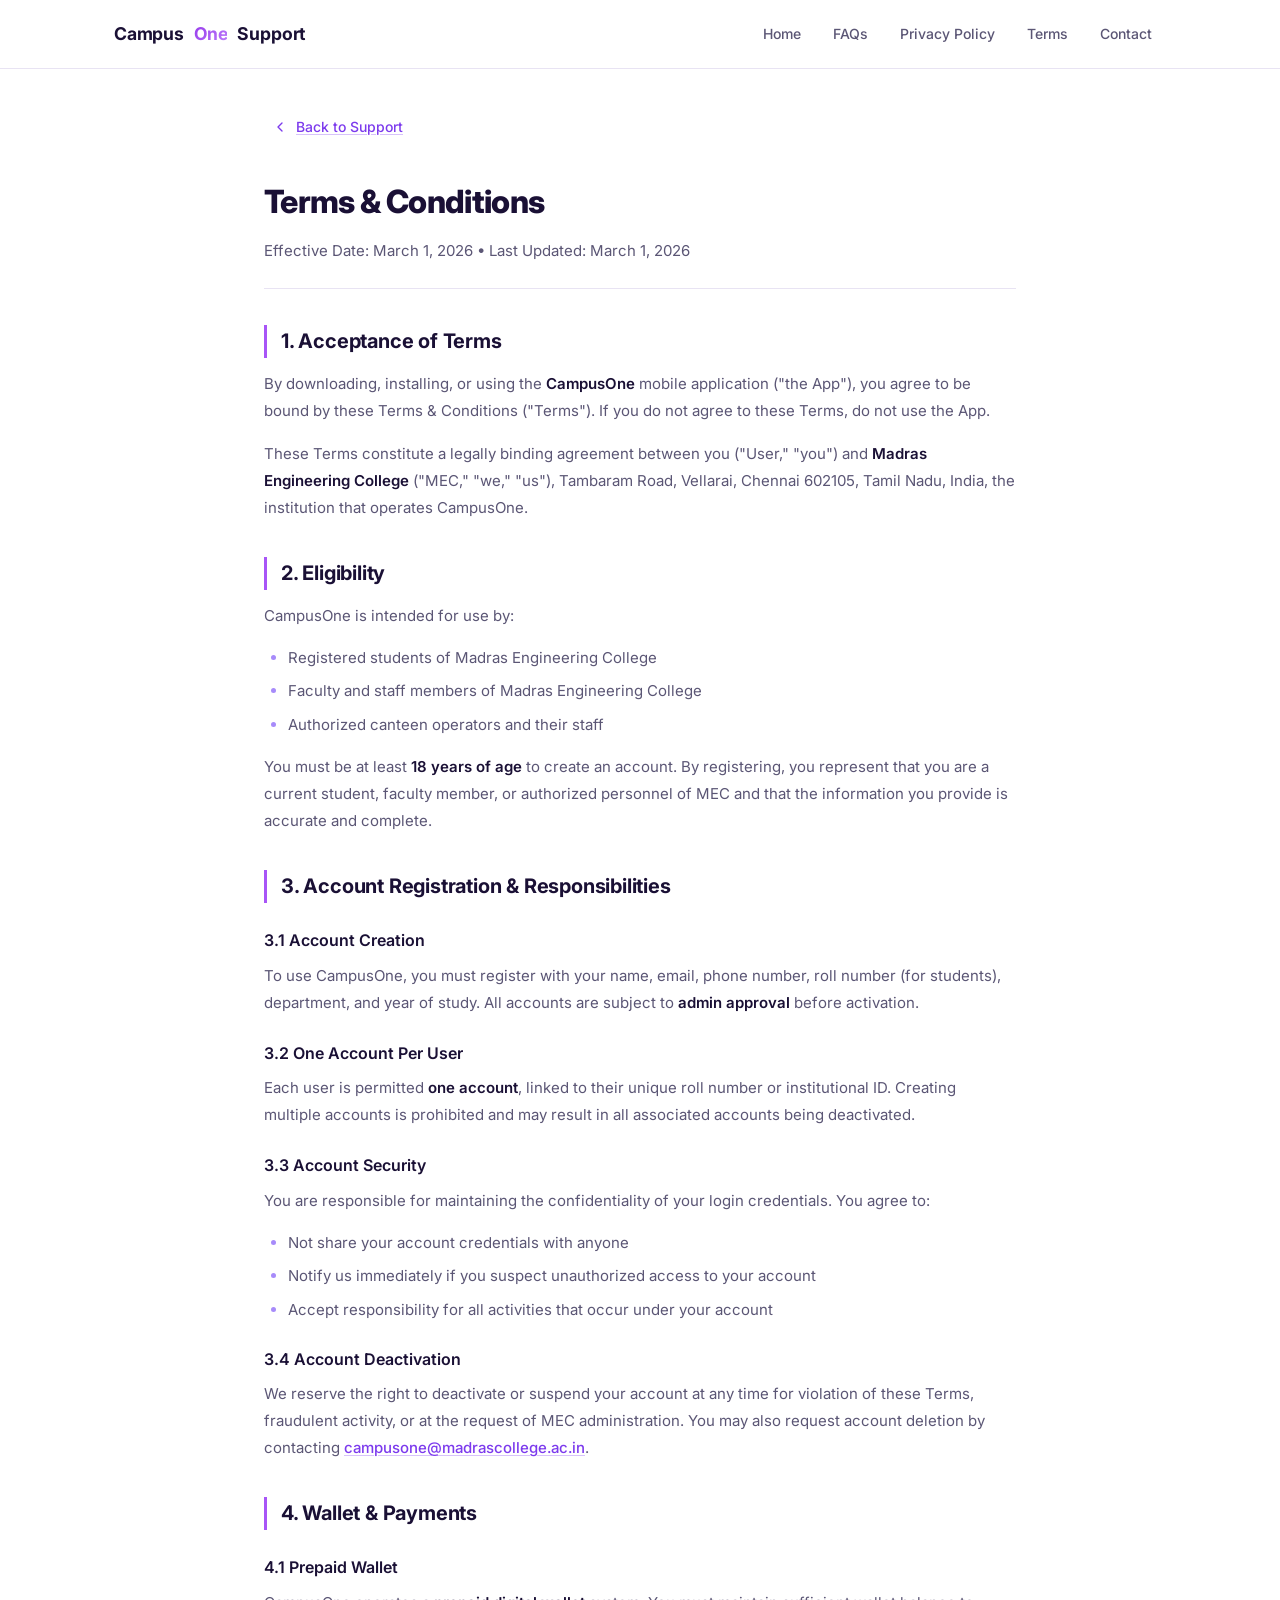
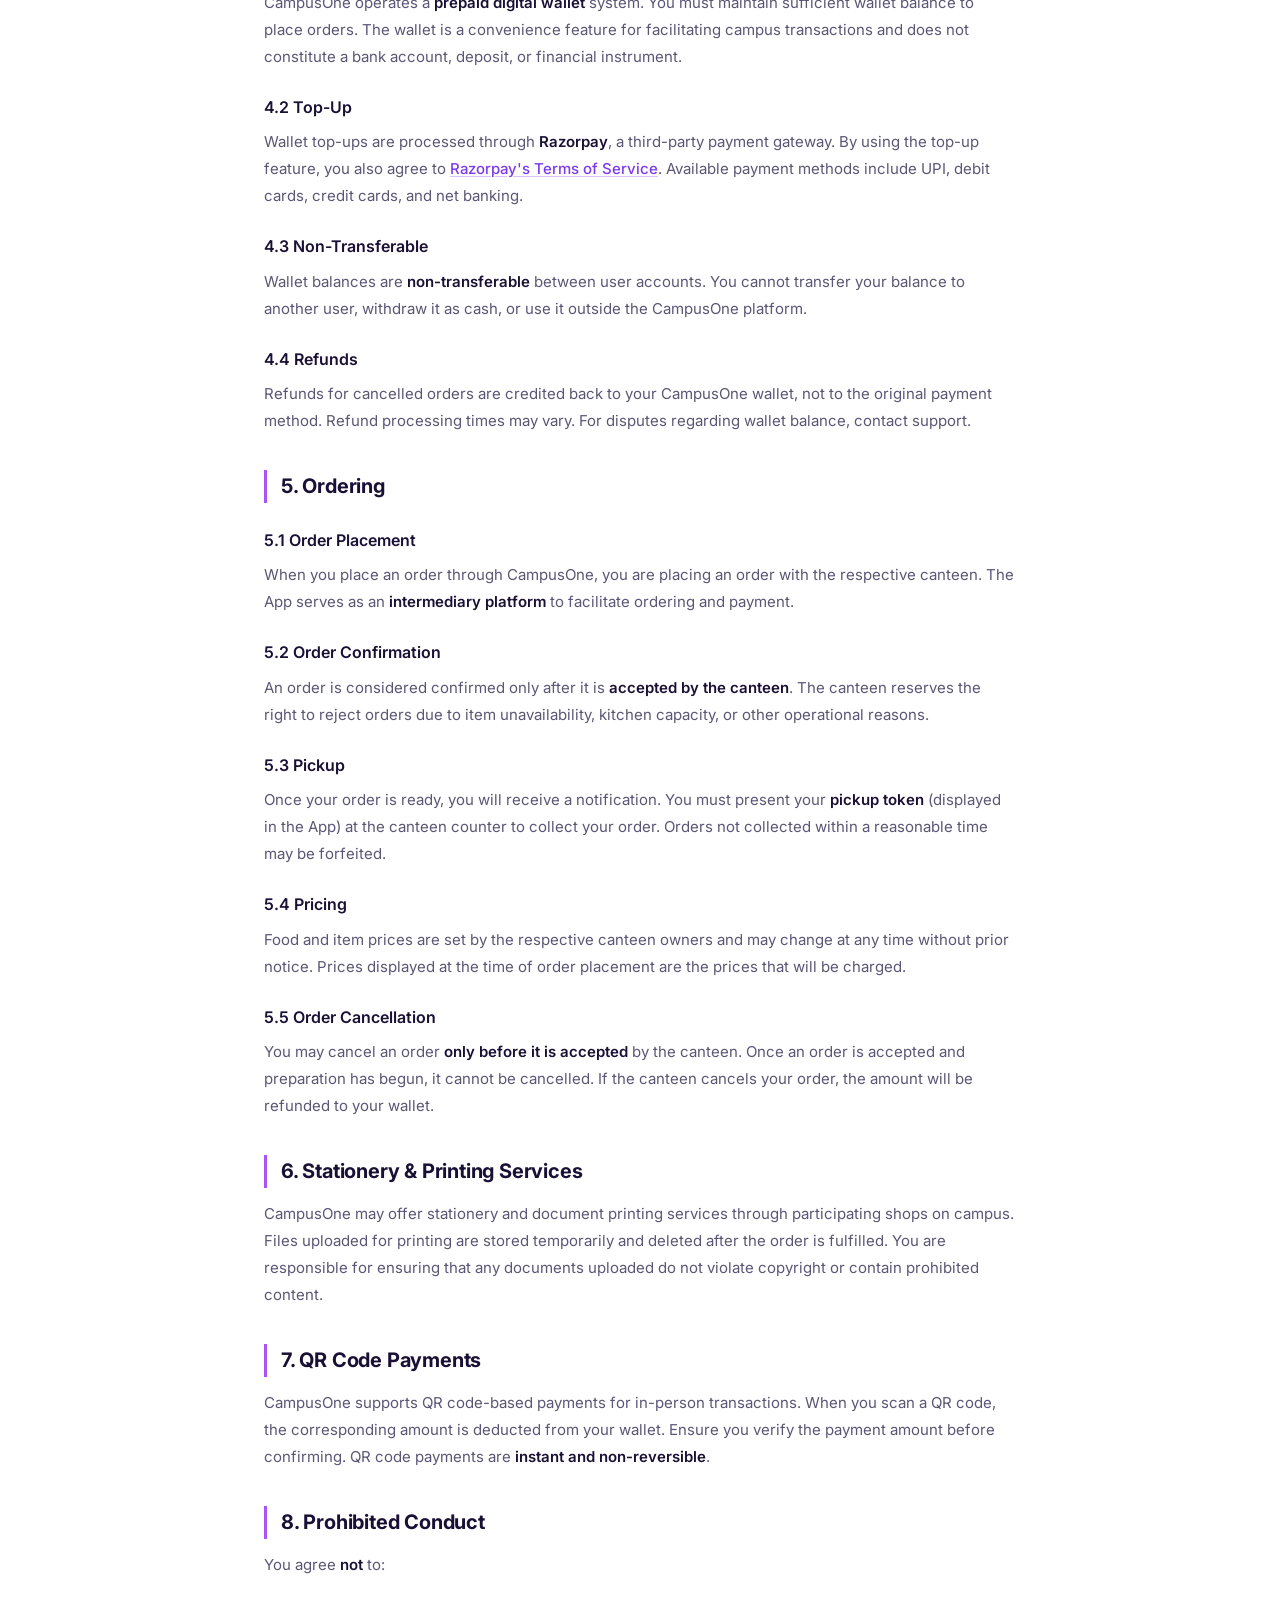
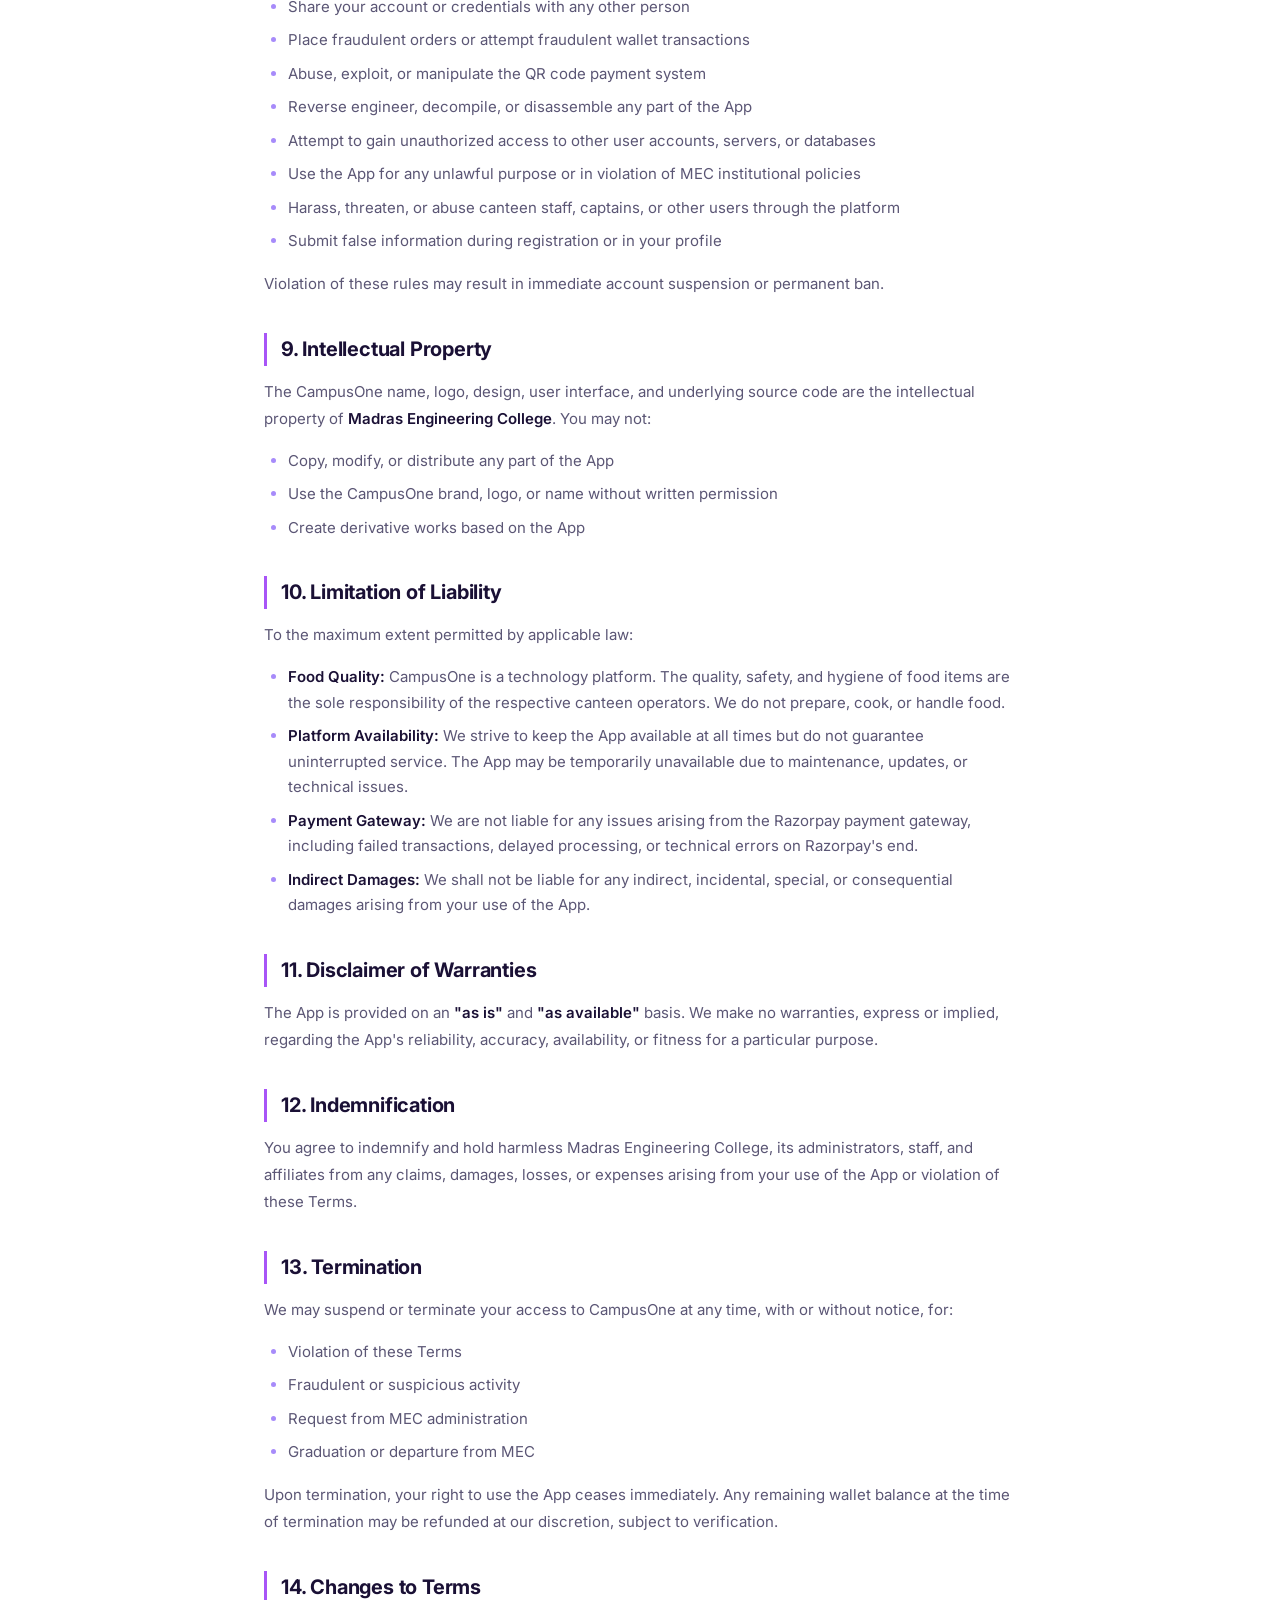
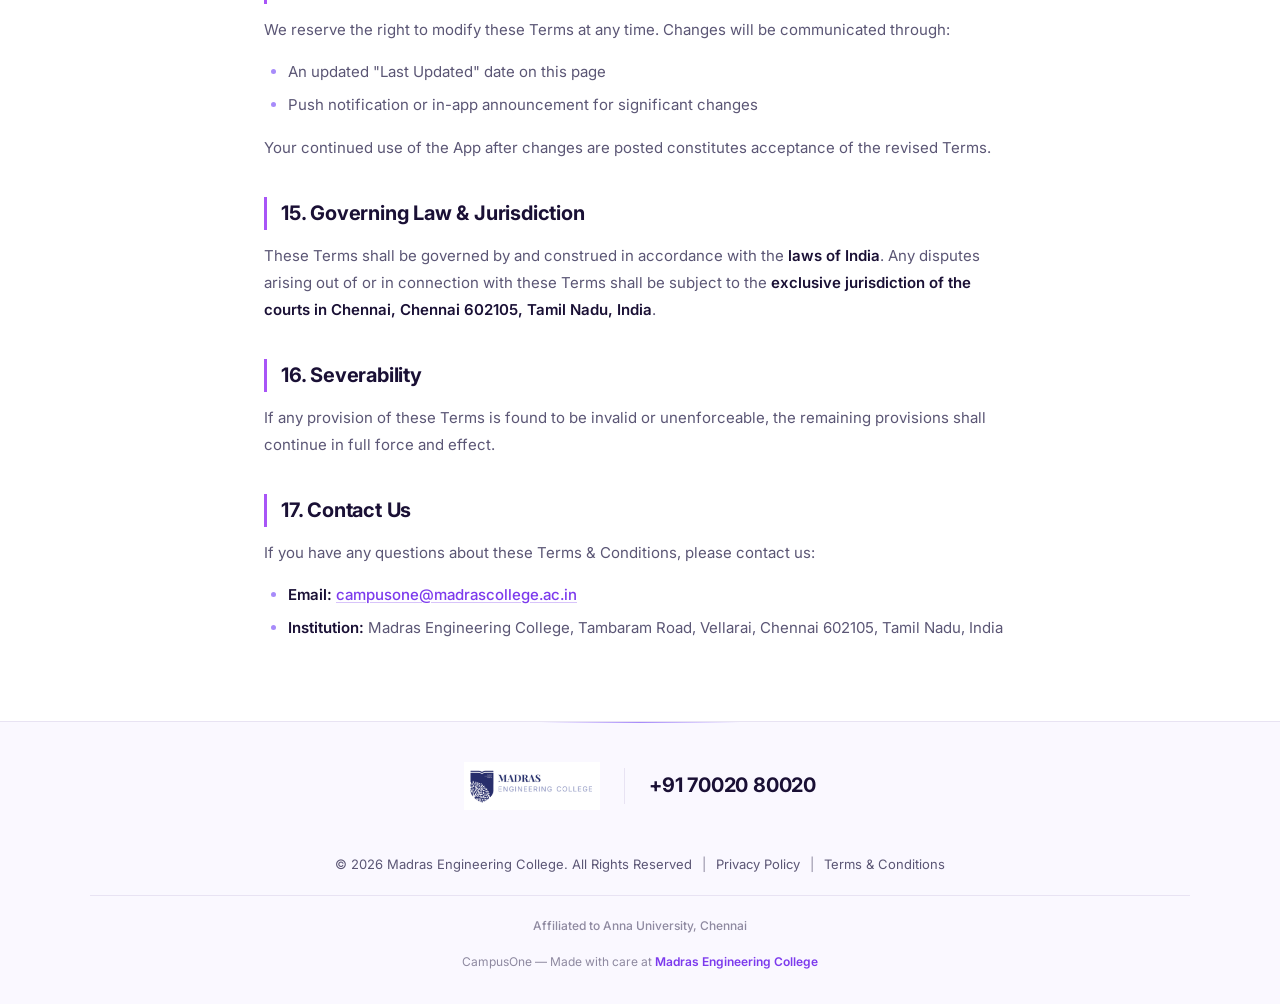
==== terms.html @ ee49180d "Initial commit: CampusOne Support Portal Professional support portal for Play Store launch with purp" ====
<!DOCTYPE html>
<html lang="en">
<head>
  <meta charset="UTF-8">
  <meta name="viewport" content="width=device-width, initial-scale=1.0">
  <title>Terms & Conditions - CampusOne</title>
  <meta name="description" content="Terms and Conditions for CampusOne, the campus food ordering app by Madras Engineering College.">
  <link rel="icon" href="assets/images/favicon.ico" type="image/x-icon">
  <link rel="preconnect" href="https://fonts.googleapis.com">
  <link rel="preconnect" href="https://fonts.gstatic.com" crossorigin>
  <link href="https://fonts.googleapis.com/css2?family=Inter:wght@400;500;600;700;800&display=swap" rel="stylesheet">
  <link rel="stylesheet" href="assets/css/styles.css">
</head>
<body>

  <!-- Navbar -->
  <nav class="navbar">
    <div class="navbar-inner">
      <a href="/" class="navbar-brand">
        <img src="assets/images/logo.png" alt="CampusOne Logo" onerror="this.style.display='none'">
        Campus<span>One</span> Support
      </a>
      <button class="menu-toggle" id="menu-toggle" aria-label="Toggle menu" aria-expanded="false">
        <svg viewbox="0 0 24 24" fill="none" stroke="currentColor" stroke-width="2" stroke-linecap="round" stroke-linejoin="round">
          <line x1="3" y1="6" x2="21" y2="6"></line>
          <line x1="3" y1="12" x2="21" y2="12"></line>
          <line x1="3" y1="18" x2="21" y2="18"></line>
        </svg>
      </button>
      <ul class="nav-links" id="nav-links">
        <li><a href="/">Home</a></li>
        <li><a href="/#faqs">FAQs</a></li>
        <li><a href="privacy.html">Privacy Policy</a></li>
        <li><a href="terms.html">Terms</a></li>
        <li><a href="/#contact">Contact</a></li>
      </ul>
    </div>
  </nav>

  <!-- Terms & Conditions Content -->
  <div class="legal-page">
    <a href="/" class="back-link">
      <svg viewbox="0 0 24 24" fill="none" stroke="currentColor" stroke-width="2" stroke-linecap="round" stroke-linejoin="round"><polyline points="15 18 9 12 15 6"></polyline></svg>
      Back to Support
    </a>

    <h1>Terms & Conditions</h1>
    <p class="legal-meta">Effective Date: March 1, 2026 &bull; Last Updated: March 1, 2026</p>

    <h2>1. Acceptance of Terms</h2>
    <p>By downloading, installing, or using the <strong>CampusOne</strong> mobile application ("the App"), you agree to be bound by these Terms & Conditions ("Terms"). If you do not agree to these Terms, do not use the App.</p>
    <p>These Terms constitute a legally binding agreement between you ("User," "you") and <strong>Madras Engineering College</strong> ("MEC," "we," "us"), Tambaram Road, Vellarai, Chennai 602105, Tamil Nadu, India, the institution that operates CampusOne.</p>

    <h2>2. Eligibility</h2>
    <p>CampusOne is intended for use by:</p>
    <ul>
      <li>Registered students of Madras Engineering College</li>
      <li>Faculty and staff members of Madras Engineering College</li>
      <li>Authorized canteen operators and their staff</li>
    </ul>
    <p>You must be at least <strong>18 years of age</strong> to create an account. By registering, you represent that you are a current student, faculty member, or authorized personnel of MEC and that the information you provide is accurate and complete.</p>

    <h2>3. Account Registration & Responsibilities</h2>

    <h3>3.1 Account Creation</h3>
    <p>To use CampusOne, you must register with your name, email, phone number, roll number (for students), department, and year of study. All accounts are subject to <strong>admin approval</strong> before activation.</p>

    <h3>3.2 One Account Per User</h3>
    <p>Each user is permitted <strong>one account</strong>, linked to their unique roll number or institutional ID. Creating multiple accounts is prohibited and may result in all associated accounts being deactivated.</p>

    <h3>3.3 Account Security</h3>
    <p>You are responsible for maintaining the confidentiality of your login credentials. You agree to:</p>
    <ul>
      <li>Not share your account credentials with anyone</li>
      <li>Notify us immediately if you suspect unauthorized access to your account</li>
      <li>Accept responsibility for all activities that occur under your account</li>
    </ul>

    <h3>3.4 Account Deactivation</h3>
    <p>We reserve the right to deactivate or suspend your account at any time for violation of these Terms, fraudulent activity, or at the request of MEC administration. You may also request account deletion by contacting <a href="mailto:campusone@madrascollege.ac.in">campusone@madrascollege.ac.in</a>.</p>

    <h2>4. Wallet & Payments</h2>

    <h3>4.1 Prepaid Wallet</h3>
    <p>CampusOne operates a <strong>prepaid digital wallet</strong> system. You must maintain sufficient wallet balance to place orders. The wallet is a convenience feature for facilitating campus transactions and does not constitute a bank account, deposit, or financial instrument.</p>

    <h3>4.2 Top-Up</h3>
    <p>Wallet top-ups are processed through <strong>Razorpay</strong>, a third-party payment gateway. By using the top-up feature, you also agree to <a href="https://razorpay.com/terms/" target="_blank" rel="noopener noreferrer">Razorpay's Terms of Service</a>. Available payment methods include UPI, debit cards, credit cards, and net banking.</p>

    <h3>4.3 Non-Transferable</h3>
    <p>Wallet balances are <strong>non-transferable</strong> between user accounts. You cannot transfer your balance to another user, withdraw it as cash, or use it outside the CampusOne platform.</p>

    <h3>4.4 Refunds</h3>
    <p>Refunds for cancelled orders are credited back to your CampusOne wallet, not to the original payment method. Refund processing times may vary. For disputes regarding wallet balance, contact support.</p>

    <h2>5. Ordering</h2>

    <h3>5.1 Order Placement</h3>
    <p>When you place an order through CampusOne, you are placing an order with the respective canteen. The App serves as an <strong>intermediary platform</strong> to facilitate ordering and payment.</p>

    <h3>5.2 Order Confirmation</h3>
    <p>An order is considered confirmed only after it is <strong>accepted by the canteen</strong>. The canteen reserves the right to reject orders due to item unavailability, kitchen capacity, or other operational reasons.</p>

    <h3>5.3 Pickup</h3>
    <p>Once your order is ready, you will receive a notification. You must present your <strong>pickup token</strong> (displayed in the App) at the canteen counter to collect your order. Orders not collected within a reasonable time may be forfeited.</p>

    <h3>5.4 Pricing</h3>
    <p>Food and item prices are set by the respective canteen owners and may change at any time without prior notice. Prices displayed at the time of order placement are the prices that will be charged.</p>

    <h3>5.5 Order Cancellation</h3>
    <p>You may cancel an order <strong>only before it is accepted</strong> by the canteen. Once an order is accepted and preparation has begun, it cannot be cancelled. If the canteen cancels your order, the amount will be refunded to your wallet.</p>

    <h2>6. Stationery & Printing Services</h2>
    <p>CampusOne may offer stationery and document printing services through participating shops on campus. Files uploaded for printing are stored temporarily and deleted after the order is fulfilled. You are responsible for ensuring that any documents uploaded do not violate copyright or contain prohibited content.</p>

    <h2>7. QR Code Payments</h2>
    <p>CampusOne supports QR code-based payments for in-person transactions. When you scan a QR code, the corresponding amount is deducted from your wallet. Ensure you verify the payment amount before confirming. QR code payments are <strong>instant and non-reversible</strong>.</p>

    <h2>8. Prohibited Conduct</h2>
    <p>You agree <strong>not</strong> to:</p>
    <ul>
      <li>Share your account or credentials with any other person</li>
      <li>Place fraudulent orders or attempt fraudulent wallet transactions</li>
      <li>Abuse, exploit, or manipulate the QR code payment system</li>
      <li>Reverse engineer, decompile, or disassemble any part of the App</li>
      <li>Attempt to gain unauthorized access to other user accounts, servers, or databases</li>
      <li>Use the App for any unlawful purpose or in violation of MEC institutional policies</li>
      <li>Harass, threaten, or abuse canteen staff, captains, or other users through the platform</li>
      <li>Submit false information during registration or in your profile</li>
    </ul>
    <p>Violation of these rules may result in immediate account suspension or permanent ban.</p>

    <h2>9. Intellectual Property</h2>
    <p>The CampusOne name, logo, design, user interface, and underlying source code are the intellectual property of <strong>Madras Engineering College</strong>. You may not:</p>
    <ul>
      <li>Copy, modify, or distribute any part of the App</li>
      <li>Use the CampusOne brand, logo, or name without written permission</li>
      <li>Create derivative works based on the App</li>
    </ul>

    <h2>10. Limitation of Liability</h2>
    <p>To the maximum extent permitted by applicable law:</p>
    <ul>
      <li><strong>Food Quality:</strong> CampusOne is a technology platform. The quality, safety, and hygiene of food items are the sole responsibility of the respective canteen operators. We do not prepare, cook, or handle food.</li>
      <li><strong>Platform Availability:</strong> We strive to keep the App available at all times but do not guarantee uninterrupted service. The App may be temporarily unavailable due to maintenance, updates, or technical issues.</li>
      <li><strong>Payment Gateway:</strong> We are not liable for any issues arising from the Razorpay payment gateway, including failed transactions, delayed processing, or technical errors on Razorpay's end.</li>
      <li><strong>Indirect Damages:</strong> We shall not be liable for any indirect, incidental, special, or consequential damages arising from your use of the App.</li>
    </ul>

    <h2>11. Disclaimer of Warranties</h2>
    <p>The App is provided on an <strong>"as is"</strong> and <strong>"as available"</strong> basis. We make no warranties, express or implied, regarding the App's reliability, accuracy, availability, or fitness for a particular purpose.</p>

    <h2>12. Indemnification</h2>
    <p>You agree to indemnify and hold harmless Madras Engineering College, its administrators, staff, and affiliates from any claims, damages, losses, or expenses arising from your use of the App or violation of these Terms.</p>

    <h2>13. Termination</h2>
    <p>We may suspend or terminate your access to CampusOne at any time, with or without notice, for:</p>
    <ul>
      <li>Violation of these Terms</li>
      <li>Fraudulent or suspicious activity</li>
      <li>Request from MEC administration</li>
      <li>Graduation or departure from MEC</li>
    </ul>
    <p>Upon termination, your right to use the App ceases immediately. Any remaining wallet balance at the time of termination may be refunded at our discretion, subject to verification.</p>

    <h2>14. Changes to Terms</h2>
    <p>We reserve the right to modify these Terms at any time. Changes will be communicated through:</p>
    <ul>
      <li>An updated "Last Updated" date on this page</li>
      <li>Push notification or in-app announcement for significant changes</li>
    </ul>
    <p>Your continued use of the App after changes are posted constitutes acceptance of the revised Terms.</p>

    <h2>15. Governing Law & Jurisdiction</h2>
    <p>These Terms shall be governed by and construed in accordance with the <strong>laws of India</strong>. Any disputes arising out of or in connection with these Terms shall be subject to the <strong>exclusive jurisdiction of the courts in Chennai, Chennai 602105, Tamil Nadu, India</strong>.</p>

    <h2>16. Severability</h2>
    <p>If any provision of these Terms is found to be invalid or unenforceable, the remaining provisions shall continue in full force and effect.</p>

    <h2>17. Contact Us</h2>
    <p>If you have any questions about these Terms & Conditions, please contact us:</p>
    <ul>
      <li><strong>Email:</strong> <a href="mailto:campusone@madrascollege.ac.in">campusone@madrascollege.ac.in</a></li>
      <li><strong>Institution:</strong> Madras Engineering College, Tambaram Road, Vellarai, Chennai 602105, Tamil Nadu, India</li>
    </ul>
  </div>

  <!-- Footer -->
  <footer class="footer">
    <div class="footer-college">
      <img src="assets/images/college.png" alt="Madras Engineering College" class="footer-college-logo">
      <div class="footer-college-divider"></div>
      <div class="footer-college-phone"><a href="tel:+917002080020">+91 70020 80020</a></div>
    </div>
    <div class="footer-links">
      <p>&copy; 2026 Madras Engineering College. All Rights Reserved</p>
      <span class="footer-links-sep">|</span>
      <a href="privacy.html">Privacy Policy</a>
      <span class="footer-links-sep">|</span>
      <a href="terms.html">Terms &amp; Conditions</a>
    </div>
    <div class="footer-bottom">
      <p class="footer-affiliation">Affiliated to Anna University, Chennai</p>
      <p>CampusOne &mdash; Made with care at <strong>Madras Engineering College</strong></p>
    </div>
  </footer>

  <script src="assets/js/main.js"></script>
</body>
</html>
---- assets/css/styles.css ----
/* CampusOne Support Portal — Professional Purple Theme */

:root {
  --purple-50: #faf5ff;
  --purple-100: #f3e8ff;
  --purple-200: #e9d5ff;
  --purple-300: #d8b4fe;
  --purple-400: #c084fc;
  --purple-500: #a855f7;
  --purple-600: #9333ea;
  --purple-700: #7c3aed;
  --purple-800: #6d28d9;
  --purple-900: #4c1d95;
  --purple-950: #2e1065;

  --primary: #7c3aed;
  --primary-light: #a78bfa;
  --primary-dark: #6d28d9;
  --primary-glow: rgba(124, 58, 237, 0.15);

  --bg: #ffffff;
  --bg-alt: #faf8ff;
  --bg-elevated: #ffffff;
  --surface: #f8f5ff;

  --text: #1a1035;
  --text-secondary: #5b5675;
  --text-muted: #8e89a0;
  --text-on-primary: #ffffff;

  --border: #e8e3f3;
  --border-light: rgba(124, 58, 237, 0.08);
  --border-hover: rgba(124, 58, 237, 0.25);

  --shadow-sm: 0 1px 3px rgba(76, 29, 149, 0.04), 0 1px 2px rgba(76, 29, 149, 0.03);
  --shadow-md: 0 4px 16px rgba(76, 29, 149, 0.06), 0 2px 6px rgba(76, 29, 149, 0.04);
  --shadow-lg: 0 12px 40px rgba(76, 29, 149, 0.08), 0 4px 12px rgba(76, 29, 149, 0.04);
  --shadow-glow: 0 0 0 3px rgba(124, 58, 237, 0.12);

  --radius-sm: 8px;
  --radius-md: 12px;
  --radius-lg: 16px;
  --radius-xl: 20px;
  --radius-2xl: 24px;

  --transition: 0.25s cubic-bezier(0.4, 0, 0.2, 1);
}

@media (prefers-color-scheme: dark) {
  :root {
    --bg: #0c0a14;
    --bg-alt: #110e1c;
    --bg-elevated: #16132a;
    --surface: #1a1630;

    --text: #f0ecfa;
    --text-secondary: #a09bb5;
    --text-muted: #6e6988;
    --text-on-primary: #ffffff;

    --border: #231f3a;
    --border-light: rgba(124, 58, 237, 0.12);
    --border-hover: rgba(167, 139, 250, 0.3);

    --shadow-sm: 0 1px 3px rgba(0, 0, 0, 0.2);
    --shadow-md: 0 4px 16px rgba(0, 0, 0, 0.25);
    --shadow-lg: 0 12px 40px rgba(0, 0, 0, 0.3);
    --shadow-glow: 0 0 0 3px rgba(124, 58, 237, 0.2);

    --primary-glow: rgba(124, 58, 237, 0.2);
  }
}

/* ---- Reset & Base ---- */
*, *::before, *::after {
  margin: 0;
  padding: 0;
  box-sizing: border-box;
}

html {
  scroll-behavior: smooth;
  scroll-padding-top: 80px;
}

body {
  font-family: 'Inter', system-ui, -apple-system, sans-serif;
  background-color: var(--bg);
  color: var(--text);
  line-height: 1.65;
  -webkit-font-smoothing: antialiased;
  -moz-osx-font-smoothing: grayscale;
  overflow-x: hidden;
}

a {
  color: var(--primary);
  text-decoration: none;
  transition: color var(--transition);
}

a:hover { color: var(--primary-dark); }

::selection {
  background: var(--purple-200);
  color: var(--purple-900);
}

@media (prefers-color-scheme: dark) {
  ::selection {
    background: var(--purple-800);
    color: var(--purple-100);
  }
}

/* ---- Animations ---- */
@keyframes fadeUp {
  from { opacity: 0; transform: translateY(24px); }
  to { opacity: 1; transform: translateY(0); }
}

@keyframes fadeIn {
  from { opacity: 0; }
  to { opacity: 1; }
}

@keyframes shimmer {
  0% { background-position: -200% center; }
  100% { background-position: 200% center; }
}

@keyframes float {
  0%, 100% { transform: translateY(0); }
  50% { transform: translateY(-6px); }
}

.animate-fade-up {
  opacity: 0;
  transform: translateY(24px);
  transition: opacity 0.6s ease, transform 0.6s ease;
}

.animate-fade-up.visible {
  opacity: 1;
  transform: translateY(0);
}

/* ---- Navbar ---- */
.navbar {
  position: sticky;
  top: 0;
  z-index: 100;
  background: rgba(255, 255, 255, 0.82);
  border-bottom: 1px solid var(--border);
  -webkit-backdrop-filter: blur(20px) saturate(180%);
  backdrop-filter: blur(20px) saturate(180%);
}

@media (prefers-color-scheme: dark) {
  .navbar {
    background: rgba(12, 10, 20, 0.85);
  }
}

.navbar-inner {
  max-width: 1100px;
  margin: 0 auto;
  padding: 0 1.5rem;
  display: flex;
  align-items: center;
  justify-content: space-between;
  height: 68px;
}

.navbar-brand {
  display: flex;
  align-items: center;
  gap: 0.625rem;
  font-weight: 700;
  font-size: 1.1rem;
  color: var(--text);
  text-decoration: none;
  letter-spacing: -0.01em;
}

.navbar-brand img {
  height: 34px;
  width: 34px;
  border-radius: var(--radius-sm);
  box-shadow: var(--shadow-sm);
}

.navbar-brand span {
  background: linear-gradient(135deg, var(--purple-600), var(--purple-400));
  -webkit-background-clip: text;
  -webkit-text-fill-color: transparent;
  background-clip: text;
}

.nav-links {
  display: flex;
  align-items: center;
  gap: 0.25rem;
  list-style: none;
}

.nav-links a {
  display: block;
  padding: 0.5rem 0.875rem;
  color: var(--text-secondary);
  font-size: 0.875rem;
  font-weight: 500;
  border-radius: var(--radius-sm);
  transition: all var(--transition);
}

.nav-links a:hover {
  color: var(--primary);
  background: var(--primary-glow);
}

.menu-toggle {
  display: none;
  background: none;
  border: 1px solid var(--border);
  border-radius: var(--radius-sm);
  cursor: pointer;
  padding: 0.4rem;
  color: var(--text);
  transition: all var(--transition);
}

.menu-toggle:hover {
  border-color: var(--border-hover);
  background: var(--primary-glow);
}

.menu-toggle svg {
  width: 22px;
  height: 22px;
}

@media (max-width: 640px) {
  .nav-links {
    display: none;
    position: absolute;
    top: 68px;
    left: 0;
    right: 0;
    background: var(--bg-elevated);
    border-bottom: 1px solid var(--border);
    flex-direction: column;
    padding: 0.75rem;
    gap: 0.25rem;
    box-shadow: var(--shadow-lg);
  }

  .nav-links.open { display: flex; }

  .nav-links a {
    width: 100%;
    padding: 0.75rem 1rem;
  }

  .menu-toggle { display: block; }
}

/* ---- Hero Section ---- */
.hero {
  position: relative;
  text-align: center;
  padding: 5rem 1.5rem 4.5rem;
  overflow: hidden;
}

.hero::before {
  content: '';
  position: absolute;
  inset: 0;
  background:
    radial-gradient(ellipse 60% 50% at 20% 40%, rgba(124, 58, 237, 0.08) 0%, transparent 70%),
    radial-gradient(ellipse 50% 60% at 80% 30%, rgba(168, 85, 247, 0.06) 0%, transparent 70%),
    radial-gradient(ellipse 40% 40% at 50% 80%, rgba(109, 40, 217, 0.04) 0%, transparent 70%);
  pointer-events: none;
}

@media (prefers-color-scheme: dark) {
  .hero::before {
    background:
      radial-gradient(ellipse 60% 50% at 20% 40%, rgba(124, 58, 237, 0.15) 0%, transparent 70%),
      radial-gradient(ellipse 50% 60% at 80% 30%, rgba(168, 85, 247, 0.1) 0%, transparent 70%),
      radial-gradient(ellipse 40% 40% at 50% 80%, rgba(109, 40, 217, 0.08) 0%, transparent 70%);
  }
}

.hero-badge {
  display: inline-flex;
  align-items: center;
  gap: 0.5rem;
  padding: 0.375rem 1rem 0.375rem 0.5rem;
  background: var(--primary-glow);
  border: 1px solid var(--border-hover);
  border-radius: 100px;
  font-size: 0.8125rem;
  font-weight: 500;
  color: var(--primary);
  margin-bottom: 1.5rem;
  animation: fadeUp 0.6s ease both;
}

.hero-badge-dot {
  width: 8px;
  height: 8px;
  border-radius: 50%;
  background: var(--purple-500);
  box-shadow: 0 0 8px rgba(168, 85, 247, 0.5);
  animation: float 2s ease-in-out infinite;
}

.hero h1 {
  font-size: 2.75rem;
  font-weight: 800;
  line-height: 1.15;
  letter-spacing: -0.03em;
  margin-bottom: 1rem;
  color: var(--text);
  position: relative;
  animation: fadeUp 0.6s ease 0.1s both;
}

.hero h1 span {
  background: linear-gradient(135deg, var(--purple-600), var(--purple-400));
  -webkit-background-clip: text;
  -webkit-text-fill-color: transparent;
  background-clip: text;
}

.hero p {
  font-size: 1.125rem;
  color: var(--text-secondary);
  max-width: 480px;
  margin: 0 auto;
  line-height: 1.7;
  position: relative;
  animation: fadeUp 0.6s ease 0.2s both;
}

/* ---- Action Cards ---- */
.action-grid {
  max-width: 680px;
  margin: -2rem auto 0;
  padding: 0 1.5rem;
  display: grid;
  grid-template-columns: repeat(4, 1fr);
  gap: 0.875rem;
  position: relative;
  z-index: 10;
  animation: fadeUp 0.6s ease 0.3s both;
}

.action-card {
  display: flex;
  flex-direction: column;
  align-items: center;
  gap: 0.75rem;
  padding: 1.5rem 0.75rem;
  background: var(--bg-elevated);
  border: 1px solid var(--border);
  border-radius: var(--radius-lg);
  text-decoration: none;
  color: var(--text);
  transition: all var(--transition);
  cursor: pointer;
  position: relative;
  overflow: hidden;
}

.action-card::after {
  content: '';
  position: absolute;
  inset: 0;
  border-radius: var(--radius-lg);
  opacity: 0;
  transition: opacity var(--transition);
  background: linear-gradient(135deg, rgba(124, 58, 237, 0.04), rgba(168, 85, 247, 0.02));
}

.action-card:hover {
  transform: translateY(-3px);
  box-shadow: var(--shadow-lg);
  border-color: var(--border-hover);
  color: var(--text);
}

.action-card:hover::after { opacity: 1; }

.action-card-icon {
  width: 48px;
  height: 48px;
  border-radius: var(--radius-md);
  display: flex;
  align-items: center;
  justify-content: center;
  transition: transform var(--transition);
  position: relative;
  z-index: 1;
}

.action-card:hover .action-card-icon {
  transform: scale(1.08);
}

.action-card-icon.email {
  background: linear-gradient(135deg, rgba(124, 58, 237, 0.12), rgba(124, 58, 237, 0.06));
}
.action-card-icon.faq {
  background: linear-gradient(135deg, rgba(59, 130, 246, 0.12), rgba(59, 130, 246, 0.06));
}
.action-card-icon.privacy {
  background: linear-gradient(135deg, rgba(249, 115, 22, 0.12), rgba(249, 115, 22, 0.06));
}
.action-card-icon.terms {
  background: linear-gradient(135deg, rgba(239, 68, 68, 0.12), rgba(239, 68, 68, 0.06));
}

.action-card-title {
  font-size: 0.8125rem;
  font-weight: 600;
  text-align: center;
  position: relative;
  z-index: 1;
}

@media (max-width: 480px) {
  .action-grid {
    grid-template-columns: 1fr 1fr;
  }
}

/* ---- Sections ---- */
.section {
  max-width: 820px;
  margin: 0 auto;
  padding: 4rem 1.5rem;
}

.section-title {
  font-size: 0.6875rem;
  font-weight: 700;
  color: var(--primary);
  letter-spacing: 0.12em;
  text-transform: uppercase;
  margin-bottom: 1.5rem;
  display: flex;
  align-items: center;
  gap: 0.75rem;
}

.section-title::after {
  content: '';
  flex: 1;
  height: 1px;
  background: linear-gradient(90deg, var(--border), transparent);
}

/* ---- FAQ Accordion ---- */
.faq-item {
  background: var(--bg-elevated);
  border: 1px solid var(--border);
  border-radius: var(--radius-lg);
  margin-bottom: 0.5rem;
  overflow: hidden;
  transition: all var(--transition);
}

.faq-item:hover {
  border-color: var(--border-hover);
  box-shadow: var(--shadow-sm);
}

.faq-item.open {
  border-color: var(--border-hover);
  box-shadow: var(--shadow-md), var(--shadow-glow);
}

.faq-question {
  display: flex;
  align-items: center;
  justify-content: space-between;
  width: 100%;
  padding: 1.125rem 1.25rem;
  background: none;
  border: none;
  color: var(--text);
  font-size: 0.9375rem;
  font-weight: 600;
  cursor: pointer;
  text-align: left;
  font-family: inherit;
  gap: 1rem;
  transition: color var(--transition);
}

.faq-question:hover {
  color: var(--primary);
}

.faq-chevron {
  width: 18px;
  height: 18px;
  flex-shrink: 0;
  transition: transform 0.35s cubic-bezier(0.4, 0, 0.2, 1);
  color: var(--text-muted);
}

.faq-item.open .faq-chevron {
  transform: rotate(180deg);
  color: var(--primary);
}

.faq-answer {
  max-height: 0;
  overflow: hidden;
  transition: max-height 0.35s cubic-bezier(0.4, 0, 0.2, 1);
}

.faq-item.open .faq-answer {
  max-height: 300px;
}

.faq-answer-inner {
  padding: 0 1.25rem 1.125rem;
  font-size: 0.875rem;
  color: var(--text-secondary);
  line-height: 1.75;
  border-top: 1px solid var(--border);
  padding-top: 1rem;
}

.faq-answer-inner a {
  font-weight: 500;
  text-decoration: underline;
  text-decoration-color: rgba(124, 58, 237, 0.3);
  text-underline-offset: 2px;
}

.faq-answer-inner a:hover {
  text-decoration-color: var(--primary);
}

/* ---- Contact Section ---- */
.contact-section {
  background: var(--bg-alt);
  border-top: 1px solid var(--border);
  border-bottom: 1px solid var(--border);
  position: relative;
  max-width: 100%;
  padding: 4rem 2rem;
}

.contact-section .section-title {
  max-width: 1100px;
  margin-left: auto;
  margin-right: auto;
}

.contact-section::before {
  content: '';
  position: absolute;
  inset: 0;
  background: radial-gradient(ellipse 50% 80% at 50% 0%, rgba(124, 58, 237, 0.03), transparent);
  pointer-events: none;
}

.contact-grid {
  display: grid;
  grid-template-columns: repeat(3, 1fr);
  gap: 1.5rem;
  position: relative;
  max-width: 1100px;
  margin: 0 auto;
}

@media (max-width: 768px) {
  .contact-grid {
    grid-template-columns: 1fr;
    max-width: 420px;
  }
}

.contact-card {
  display: flex;
  flex-direction: column;
  align-items: center;
  text-align: center;
  gap: 0.75rem;
  padding: 2.5rem 2rem;
  background: var(--bg-elevated);
  border: 1px solid var(--border);
  border-radius: var(--radius-xl);
  transition: all var(--transition);
}

.contact-card:hover {
  border-color: var(--border-hover);
  box-shadow: var(--shadow-lg);
  transform: translateY(-3px);
}

.contact-card-icon {
  width: 56px;
  height: 56px;
  border-radius: var(--radius-lg);
  display: flex;
  align-items: center;
  justify-content: center;
  flex-shrink: 0;
  background: linear-gradient(135deg, rgba(124, 58, 237, 0.1), rgba(124, 58, 237, 0.05));
  margin-bottom: 0.25rem;
}

.contact-card h3 {
  font-size: 1rem;
  font-weight: 700;
  color: var(--text);
}

.contact-card p {
  font-size: 0.875rem;
  color: var(--text-secondary);
  line-height: 1.6;
}

.contact-card p a {
  font-weight: 500;
}

/* ---- Footer ---- */
.footer {
  background: var(--bg-alt);
  border-top: 1px solid var(--border);
  position: relative;
}

.footer::before {
  content: '';
  position: absolute;
  top: 0;
  left: 50%;
  transform: translateX(-50%);
  width: 200px;
  height: 1px;
  background: linear-gradient(90deg, transparent, var(--primary-light), transparent);
}

.footer-college {
  display: flex;
  align-items: center;
  justify-content: center;
  gap: 1.5rem;
  padding: 2.5rem 1.5rem 1.5rem;
  max-width: 1100px;
  margin: 0 auto;
}

.footer-college-logo {
  height: 48px;
  width: auto;
}

.footer-college-divider {
  width: 1px;
  height: 36px;
  background: var(--border);
}

.footer-college-phone {
  font-size: 1.25rem;
  font-weight: 700;
  color: var(--text);
  letter-spacing: -0.01em;
}

.footer-college-phone a {
  color: var(--text);
  text-decoration: none;
  transition: color var(--transition);
}

.footer-college-phone a:hover {
  color: var(--primary);
}

.footer-links {
  display: flex;
  align-items: center;
  justify-content: center;
  flex-wrap: wrap;
  gap: 0.25rem;
  padding: 1.25rem 1.5rem;
  max-width: 1100px;
  margin: 0 auto;
}

.footer-links p {
  font-size: 0.8125rem;
  color: var(--text-secondary);
}

.footer-links a {
  font-size: 0.8125rem;
  color: var(--text-secondary);
  transition: color var(--transition);
}

.footer-links a:hover {
  color: var(--primary);
}

.footer-links-sep {
  color: var(--text-muted);
  margin: 0 0.375rem;
  font-size: 0.8125rem;
}

.footer-bottom {
  max-width: 1100px;
  margin: 0 auto;
  padding: 1.25rem 1.5rem 2rem;
  border-top: 1px solid var(--border);
  display: flex;
  flex-direction: column;
  align-items: center;
  gap: 0.5rem;
  text-align: center;
}

.footer-bottom p {
  font-size: 0.75rem;
  color: var(--text-muted);
}

.footer-bottom strong {
  color: var(--primary);
  font-weight: 600;
}

.footer-affiliation {
  font-size: 0.8125rem;
  color: var(--primary);
  font-weight: 500;
  padding-bottom: 0.5rem;
}

.footer-bottom--no-border {
  border-top: none;
}

@media (max-width: 480px) {
  .footer-college {
    flex-direction: column;
    gap: 0.75rem;
  }

  .footer-college-divider {
    width: 40px;
    height: 1px;
  }

  .footer-links {
    flex-direction: column;
    gap: 0.375rem;
  }

  .footer-links-sep { display: none; }
}

/* ---- Legal Pages ---- */
.legal-page {
  max-width: 800px;
  margin: 0 auto;
  padding: 2.5rem 1.5rem 4rem;
}

.back-link {
  display: inline-flex;
  align-items: center;
  gap: 0.5rem;
  font-size: 0.875rem;
  font-weight: 500;
  color: var(--primary);
  margin-bottom: 2rem;
  padding: 0.375rem 0.75rem 0.375rem 0.5rem;
  border-radius: var(--radius-sm);
  transition: all var(--transition);
}

.back-link:hover {
  background: var(--primary-glow);
  color: var(--primary-dark);
}

.back-link svg {
  width: 16px;
  height: 16px;
}

.legal-page h1 {
  font-size: 2rem;
  font-weight: 800;
  letter-spacing: -0.02em;
  margin-bottom: 0.5rem;
  color: var(--text);
}

.legal-meta {
  font-size: 0.875rem;
  color: var(--text-muted);
  margin-bottom: 2rem;
  padding-bottom: 1.5rem;
  border-bottom: 1px solid var(--border);
}

.legal-page h2 {
  font-size: 1.25rem;
  font-weight: 700;
  letter-spacing: -0.01em;
  margin-top: 2.25rem;
  margin-bottom: 0.75rem;
  color: var(--text);
  padding-left: 0.875rem;
  border-left: 3px solid var(--purple-500);
}

.legal-page h3 {
  font-size: 1rem;
  font-weight: 600;
  margin-top: 1.5rem;
  margin-bottom: 0.5rem;
  color: var(--text);
}

.legal-page p {
  font-size: 0.9375rem;
  color: var(--text-secondary);
  margin-bottom: 1rem;
  line-height: 1.8;
}

.legal-page ul, .legal-page ol {
  margin-bottom: 1rem;
  padding-left: 1.5rem;
}

.legal-page li {
  font-size: 0.9375rem;
  color: var(--text-secondary);
  margin-bottom: 0.5rem;
  line-height: 1.7;
}

.legal-page li::marker {
  color: var(--primary-light);
}

.legal-page strong {
  color: var(--text);
  font-weight: 600;
}

.legal-page a {
  font-weight: 500;
  text-decoration: underline;
  text-decoration-color: rgba(124, 58, 237, 0.3);
  text-underline-offset: 2px;
}

.legal-page a:hover {
  text-decoration-color: var(--primary);
}

/* ---- 404 Page ---- */
.not-found {
  text-align: center;
  padding: 7rem 1.5rem;
  position: relative;
}

.not-found::before {
  content: '';
  position: absolute;
  top: 50%;
  left: 50%;
  transform: translate(-50%, -50%);
  width: 400px;
  height: 400px;
  border-radius: 50%;
  background: radial-gradient(circle, rgba(124, 58, 237, 0.06), transparent 70%);
  pointer-events: none;
}

.not-found h1 {
  font-size: 7rem;
  font-weight: 800;
  letter-spacing: -0.04em;
  background: linear-gradient(135deg, var(--purple-600), var(--purple-400));
  -webkit-background-clip: text;
  -webkit-text-fill-color: transparent;
  background-clip: text;
  margin-bottom: 0.5rem;
  position: relative;
}

.not-found h2 {
  font-size: 1.5rem;
  font-weight: 700;
  margin-bottom: 0.75rem;
  color: var(--text);
}

.not-found p {
  color: var(--text-secondary);
  margin-bottom: 2rem;
  font-size: 1rem;
}

.btn-primary {
  display: inline-flex;
  align-items: center;
  gap: 0.5rem;
  padding: 0.75rem 1.5rem;
  background: linear-gradient(135deg, var(--purple-600), var(--purple-700));
  color: var(--text-on-primary);
  border-radius: var(--radius-md);
  font-size: 0.875rem;
  font-weight: 600;
  text-decoration: none;
  transition: all var(--transition);
  box-shadow: 0 2px 8px rgba(124, 58, 237, 0.25);
}

.btn-primary:hover {
  background: linear-gradient(135deg, var(--purple-700), var(--purple-800));
  transform: translateY(-1px);
  box-shadow: 0 4px 16px rgba(124, 58, 237, 0.35);
  color: var(--text-on-primary);
}

/* ---- Responsive ---- */
@media (max-width: 480px) {
  .hero { padding: 4rem 1.25rem 3.5rem; }

  .hero h1 {
    font-size: 1.875rem;
    letter-spacing: -0.02em;
  }

  .hero p { font-size: 1rem; }

  .action-card { padding: 1.25rem 0.75rem; }

  .legal-page h1 { font-size: 1.5rem; }

  .not-found h1 { font-size: 5rem; }

  .section { padding: 3rem 1.25rem; }
}
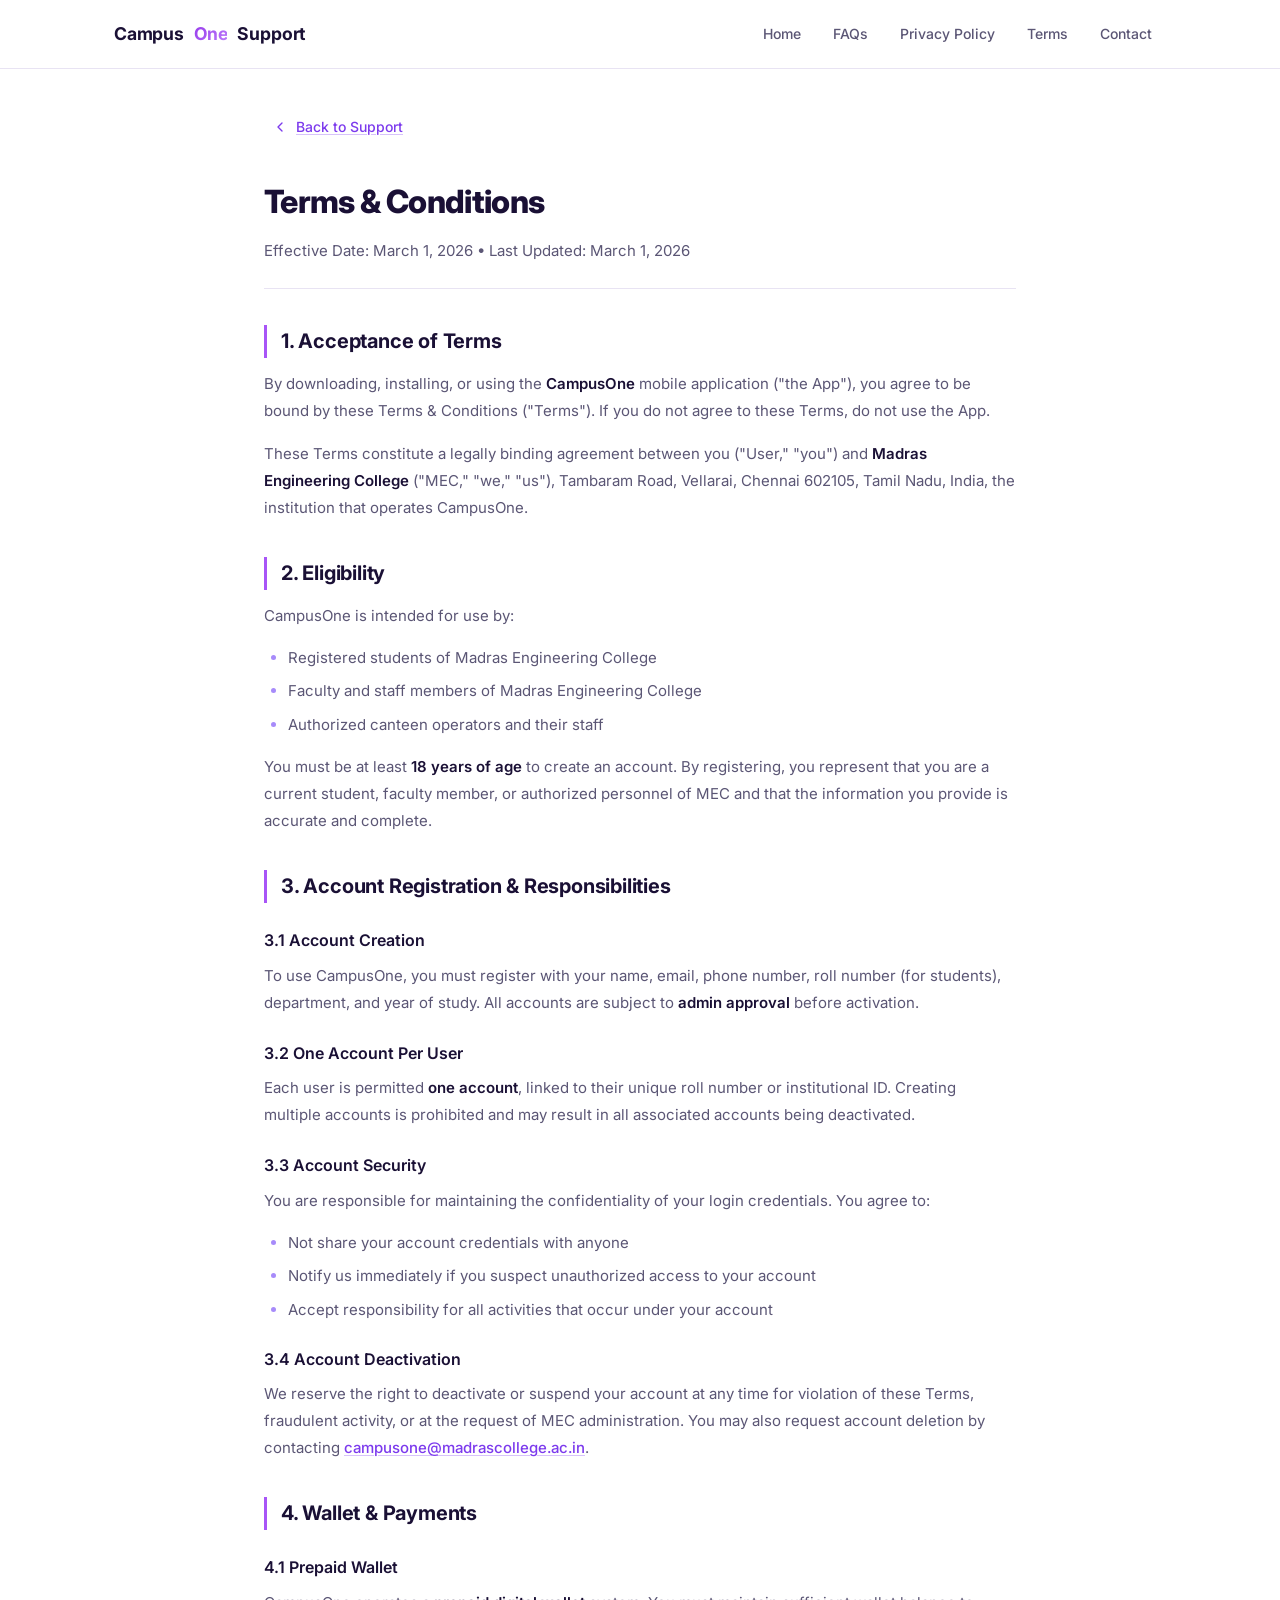
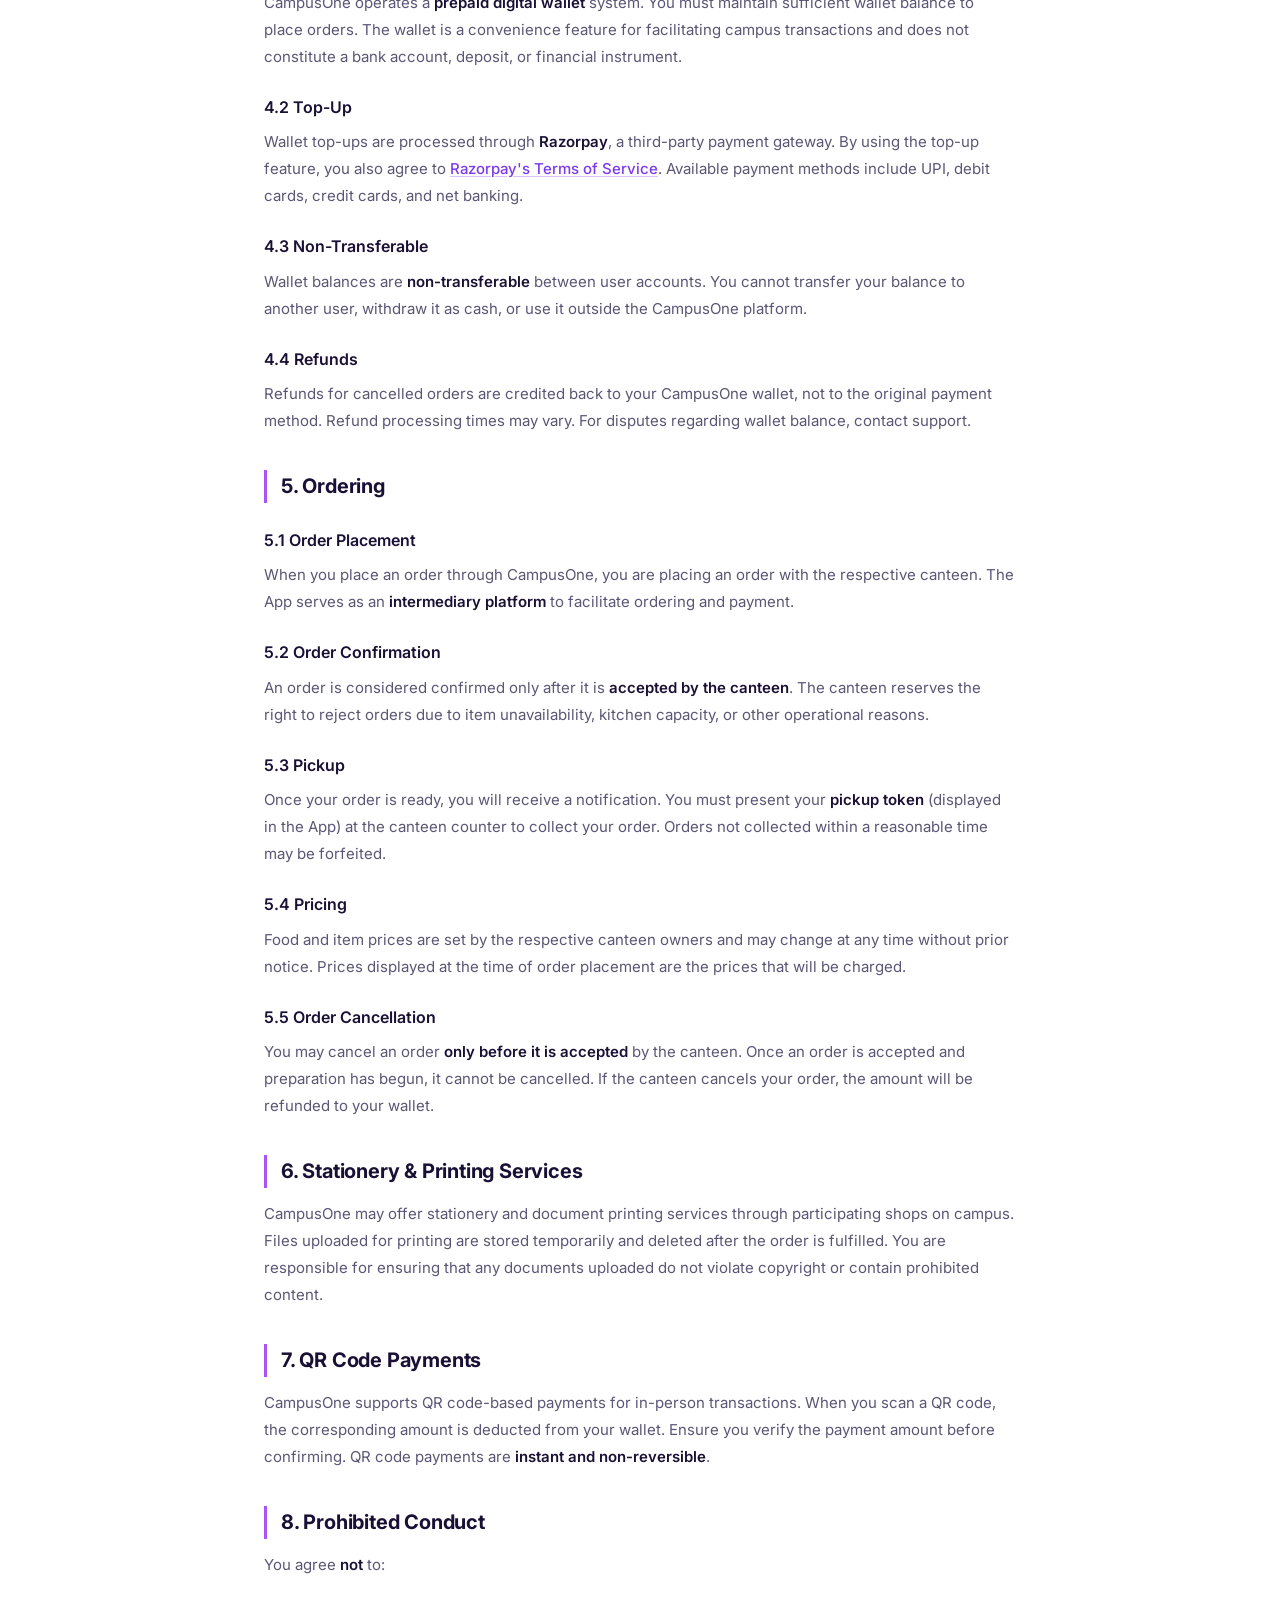
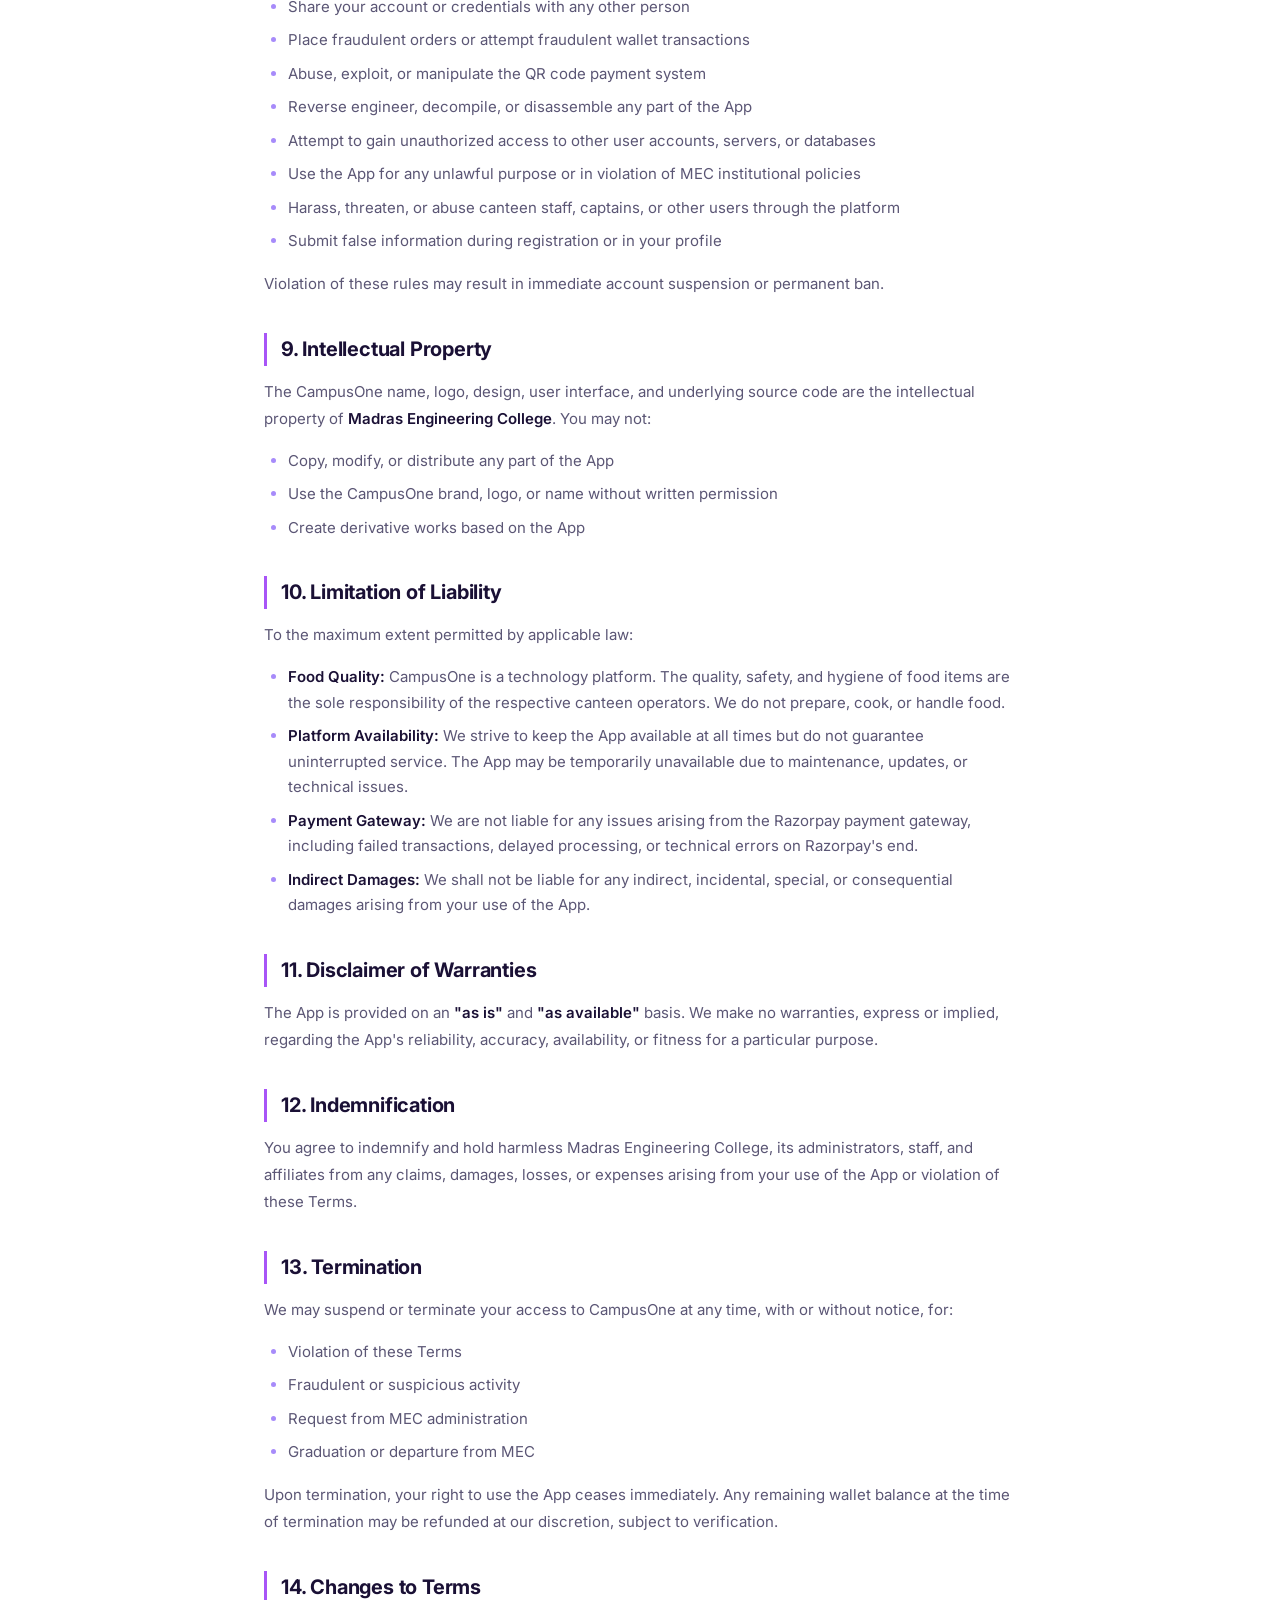
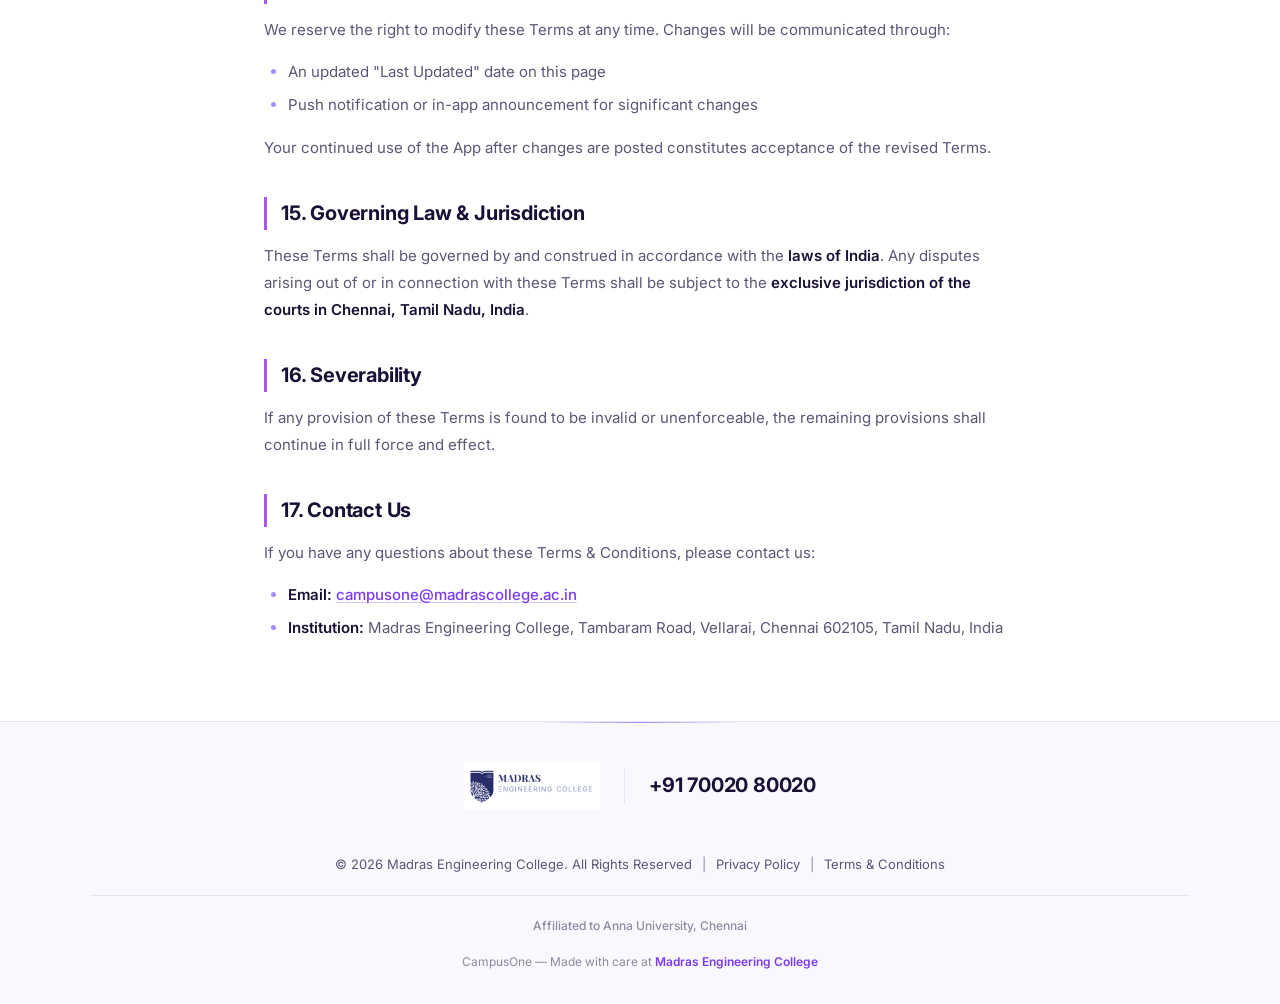
==== commit e4575a99: "fix: correct jurisdiction text in terms of service Co-Authored-By: Claude Opus 4.6 <noreply@anthropi" ====
--- a/terms.html
+++ b/terms.html
@@ -172,7 +172,7 @@
     <p>Your continued use of the App after changes are posted constitutes acceptance of the revised Terms.</p>
 
     <h2>15. Governing Law & Jurisdiction</h2>
-    <p>These Terms shall be governed by and construed in accordance with the <strong>laws of India</strong>. Any disputes arising out of or in connection with these Terms shall be subject to the <strong>exclusive jurisdiction of the courts in Chennai, Chennai 602105, Tamil Nadu, India</strong>.</p>
+    <p>These Terms shall be governed by and construed in accordance with the <strong>laws of India</strong>. Any disputes arising out of or in connection with these Terms shall be subject to the <strong>exclusive jurisdiction of the courts in Chennai, Tamil Nadu, India</strong>.</p>
 
     <h2>16. Severability</h2>
     <p>If any provision of these Terms is found to be invalid or unenforceable, the remaining provisions shall continue in full force and effect.</p>
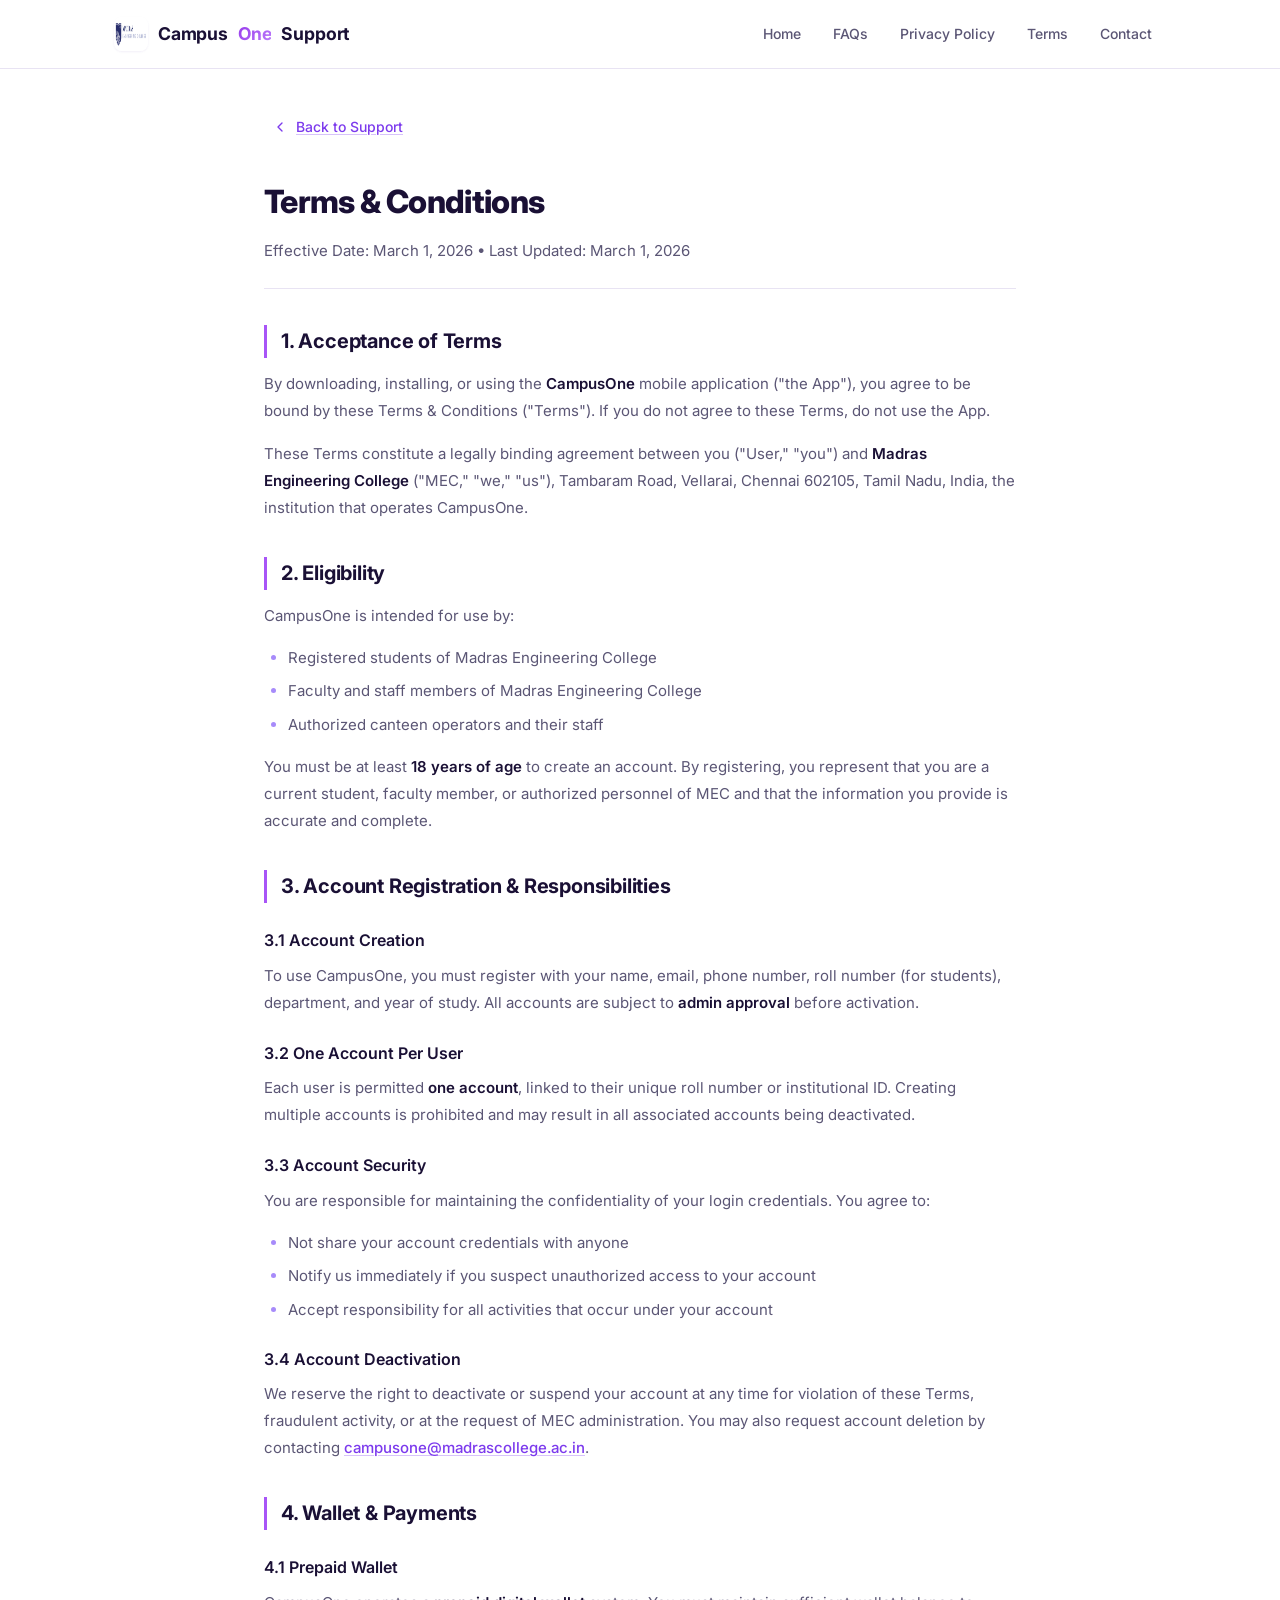
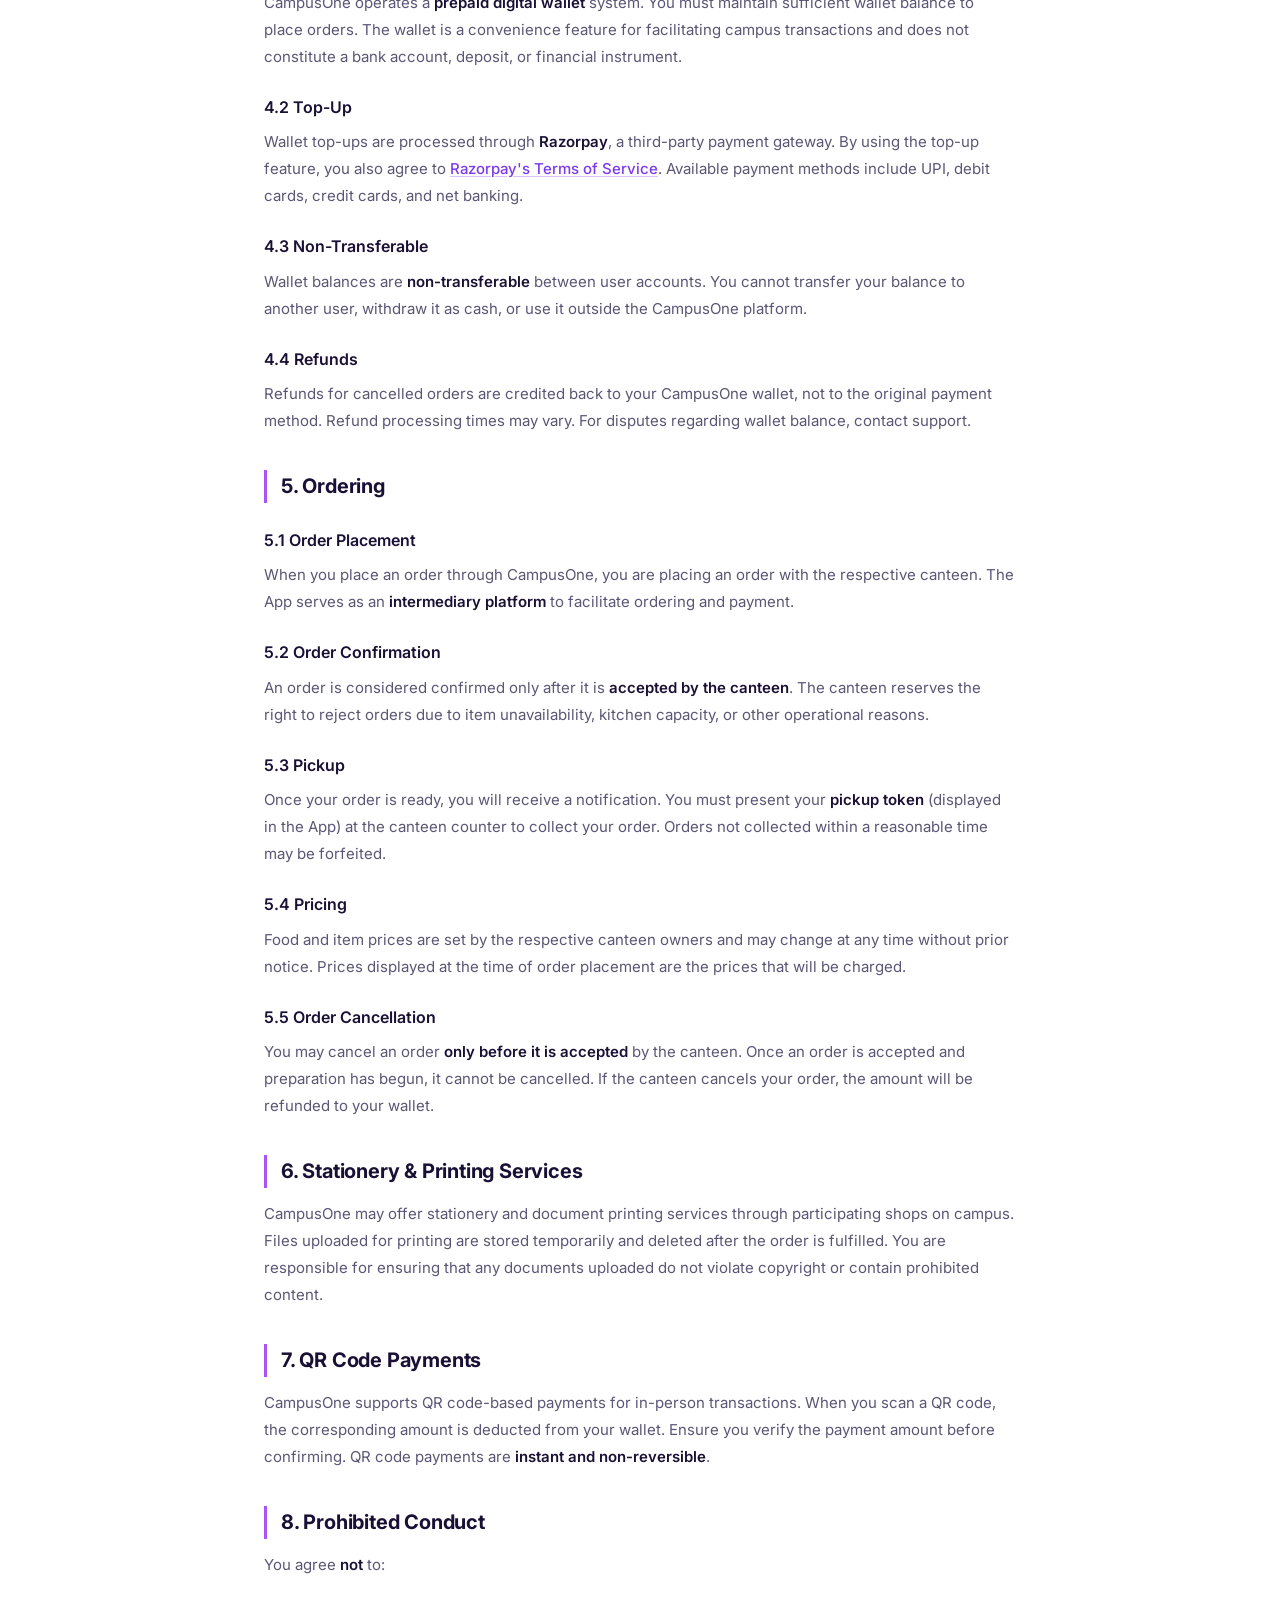
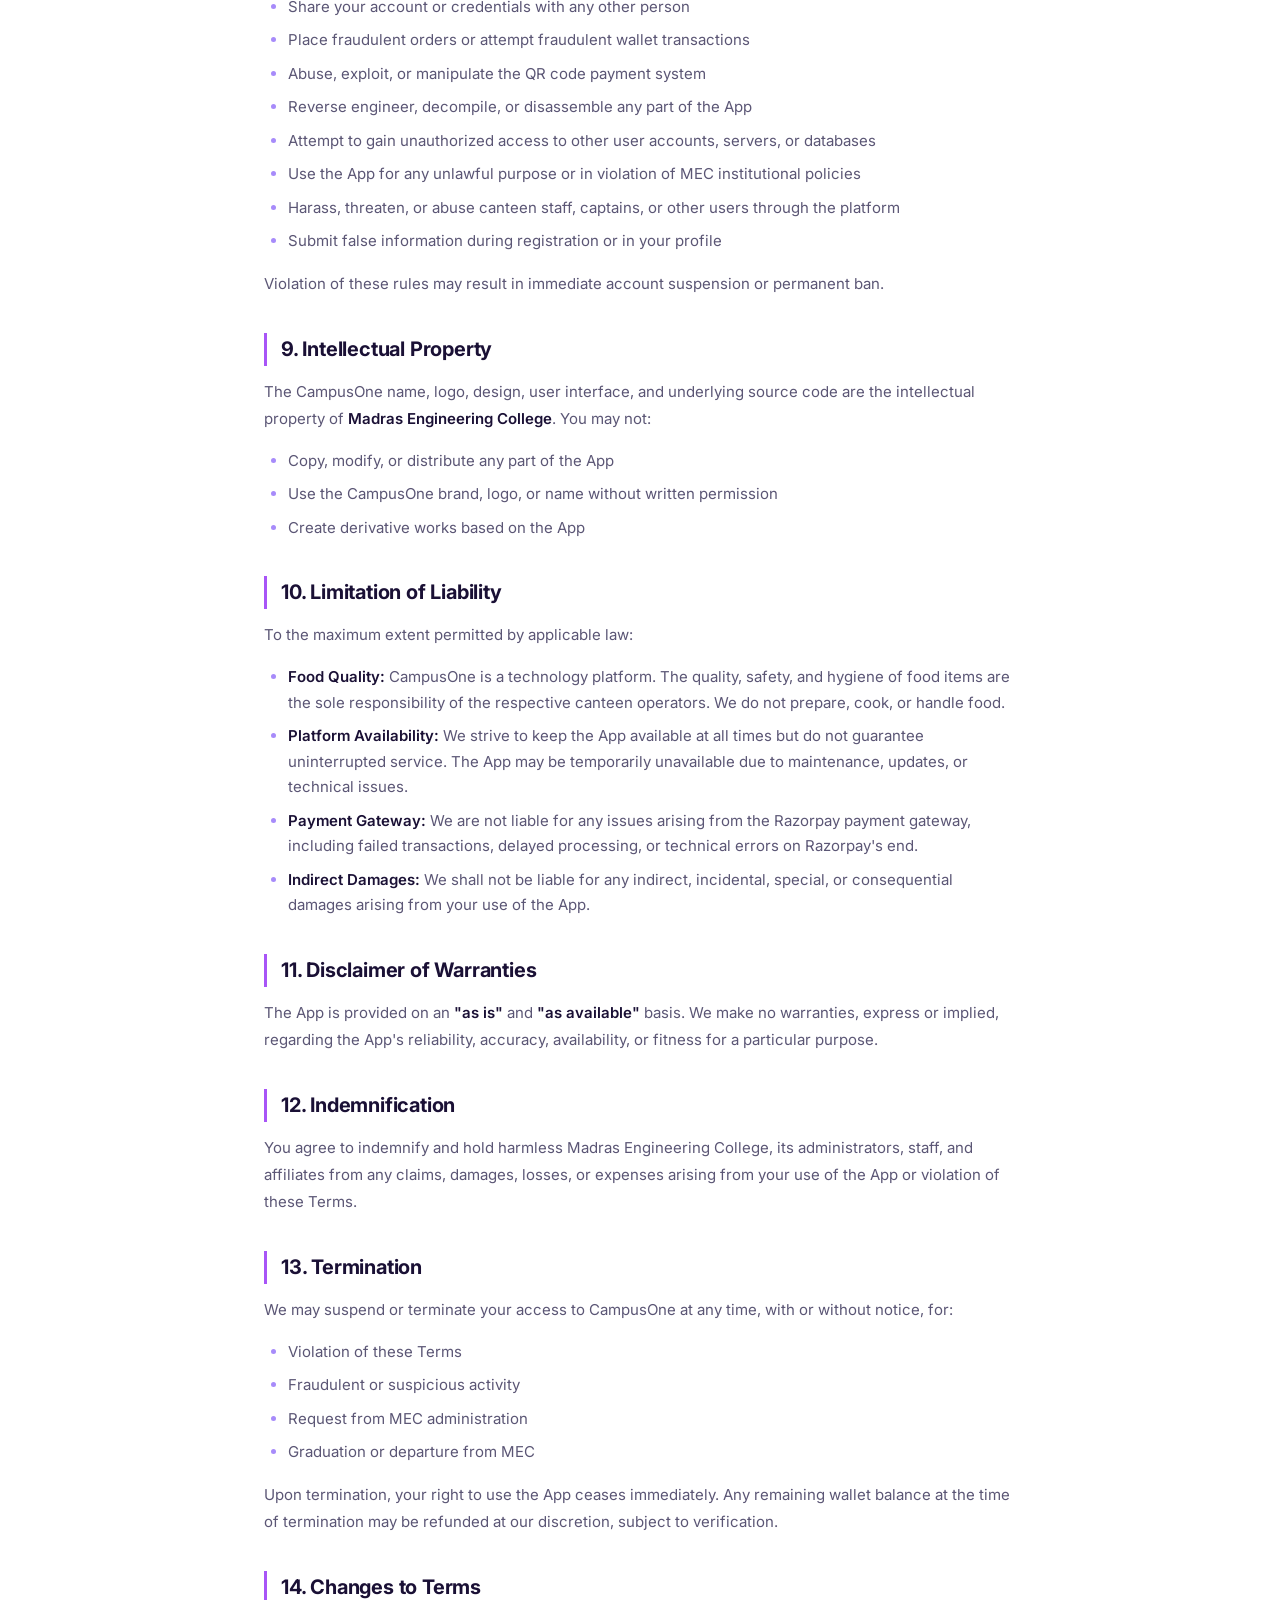
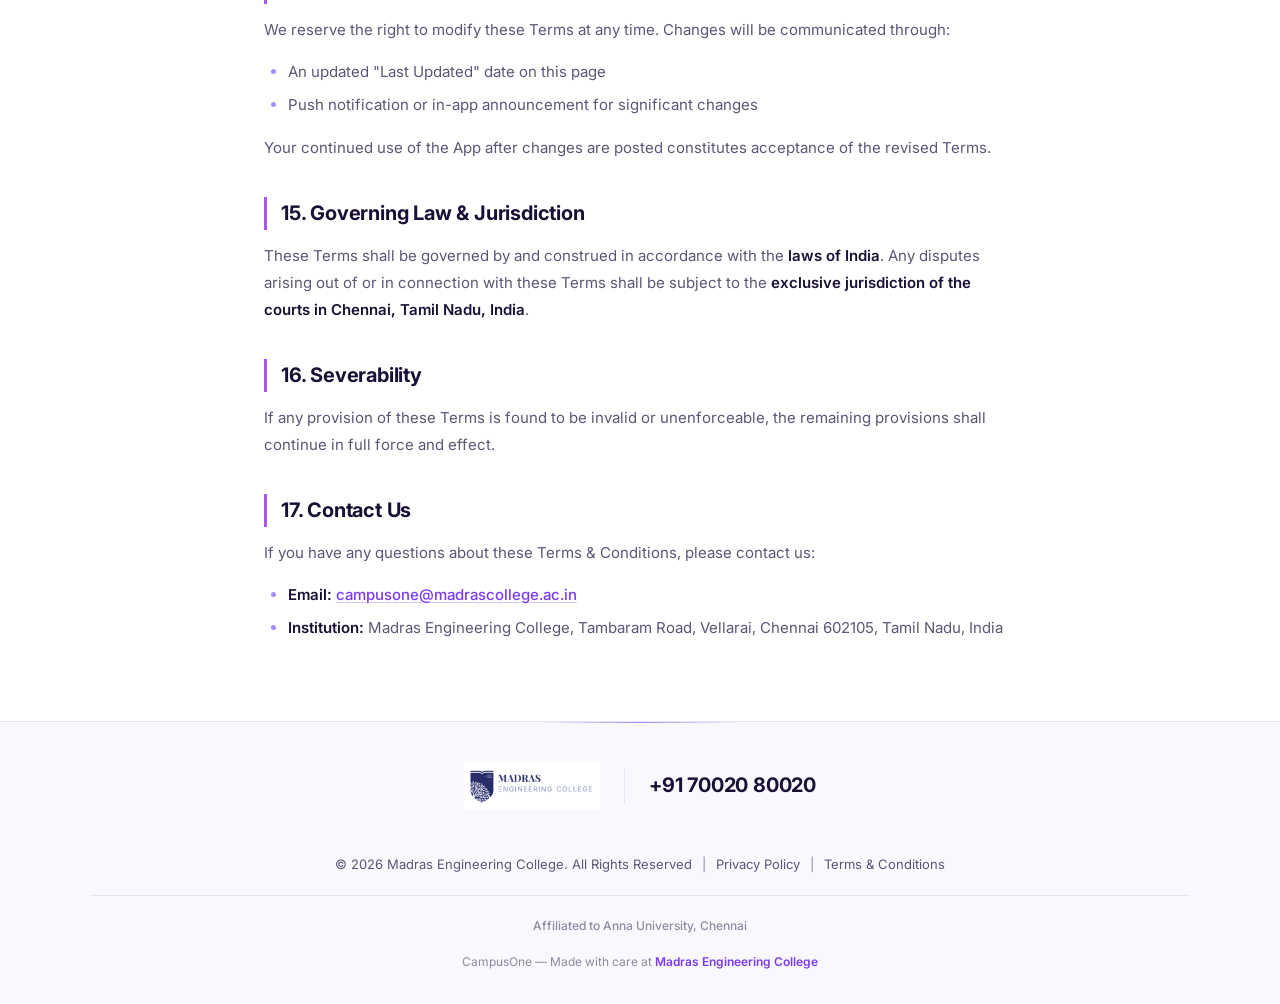
==== commit a27d020d: "feat: add dynamic content loading from API Privacy and Terms pages now fetch latest content from the" ====
--- a/terms.html
+++ b/terms.html
@@ -206,5 +206,24 @@
   </footer>
 
   <script src="assets/js/main.js"></script>
+  <script>
+    // Dynamic content: fetch latest from API, fallback to hardcoded content
+    (function() {
+      var container = document.querySelector('.legal-page');
+      if (!container) return;
+      var backLink = container.querySelector('.back-link');
+      fetch('https://campusoneapi.madrascollege.ac.in/api/v1/app/content?type=terms', {
+        headers: { 'X-App-Key': 'web-support-portal' }
+      })
+        .then(function(r) { return r.json(); })
+        .then(function(data) {
+          if (data.success && data.data && data.data.content) {
+            var backHtml = backLink ? backLink.outerHTML : '';
+            container.innerHTML = backHtml + data.data.content;
+          }
+        })
+        .catch(function() { /* Silently fail — hardcoded content stays */ });
+    })();
+  </script>
 </body>
 </html>
